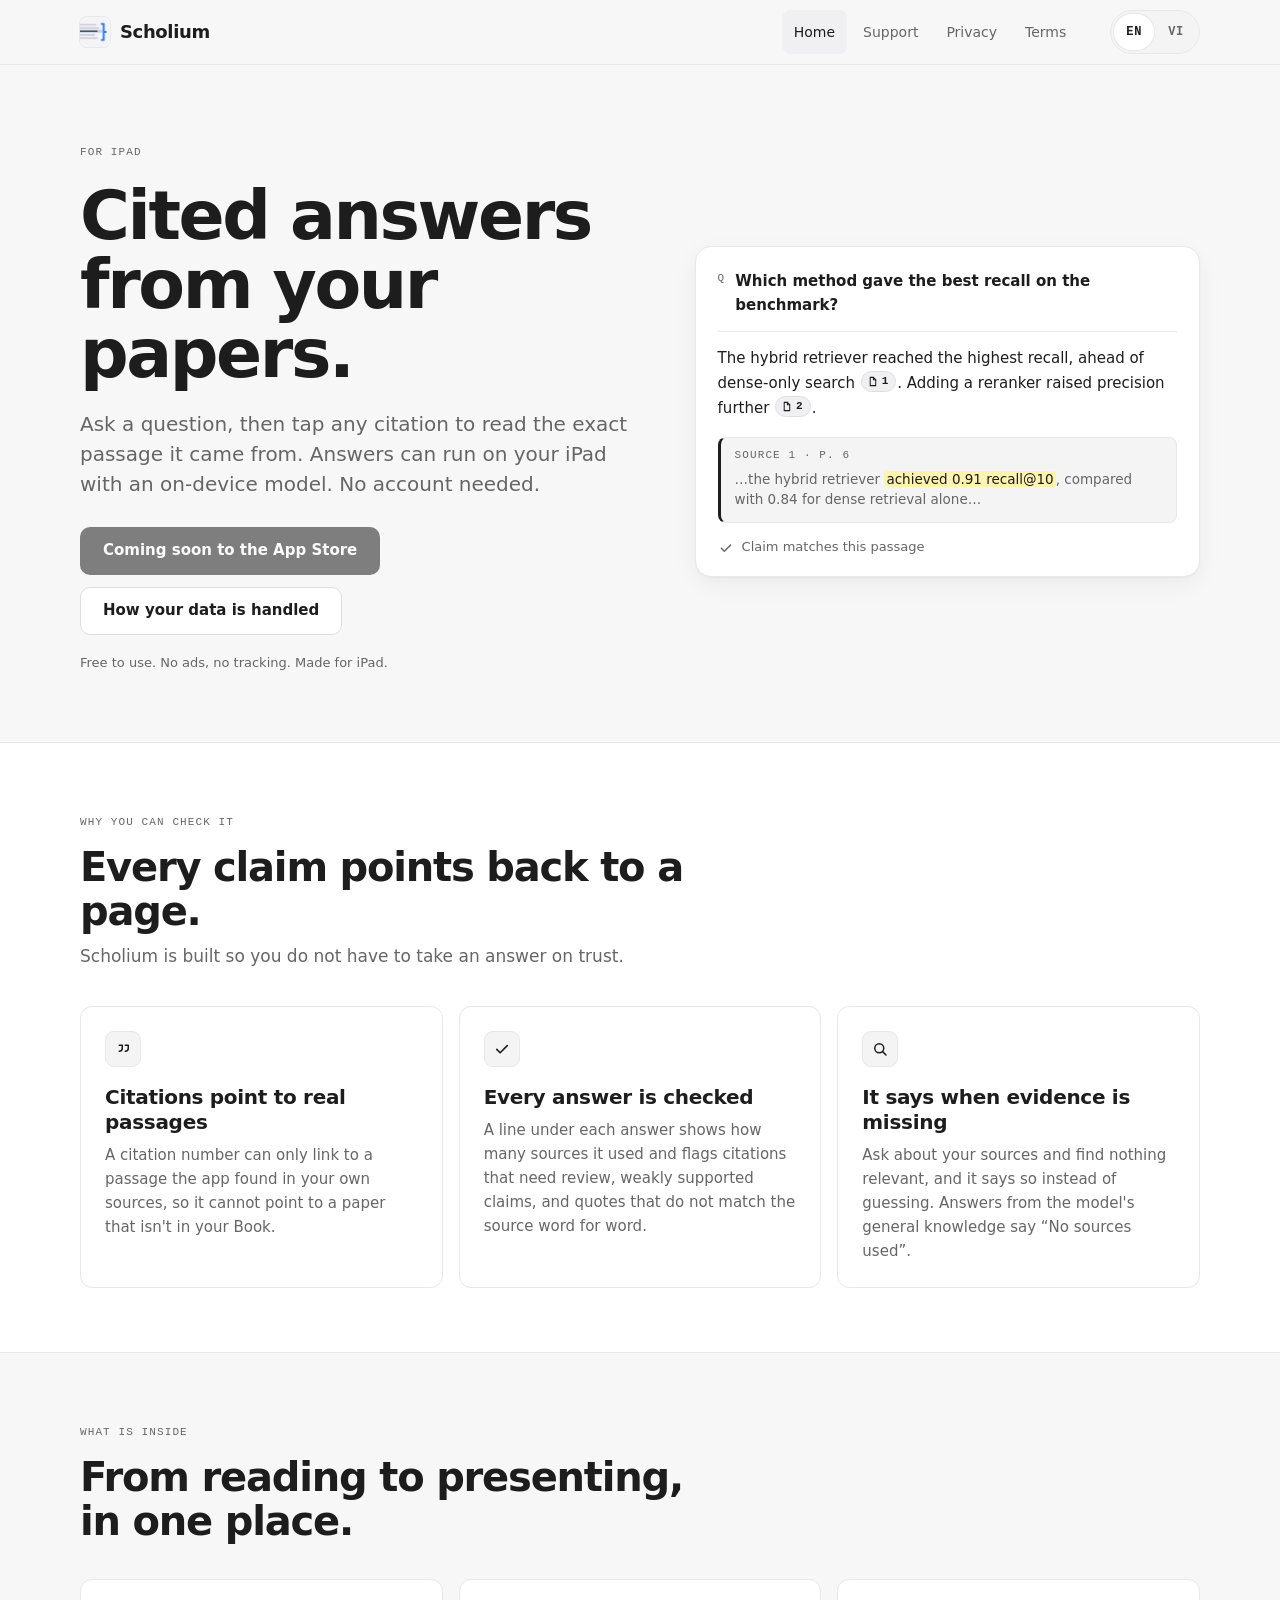
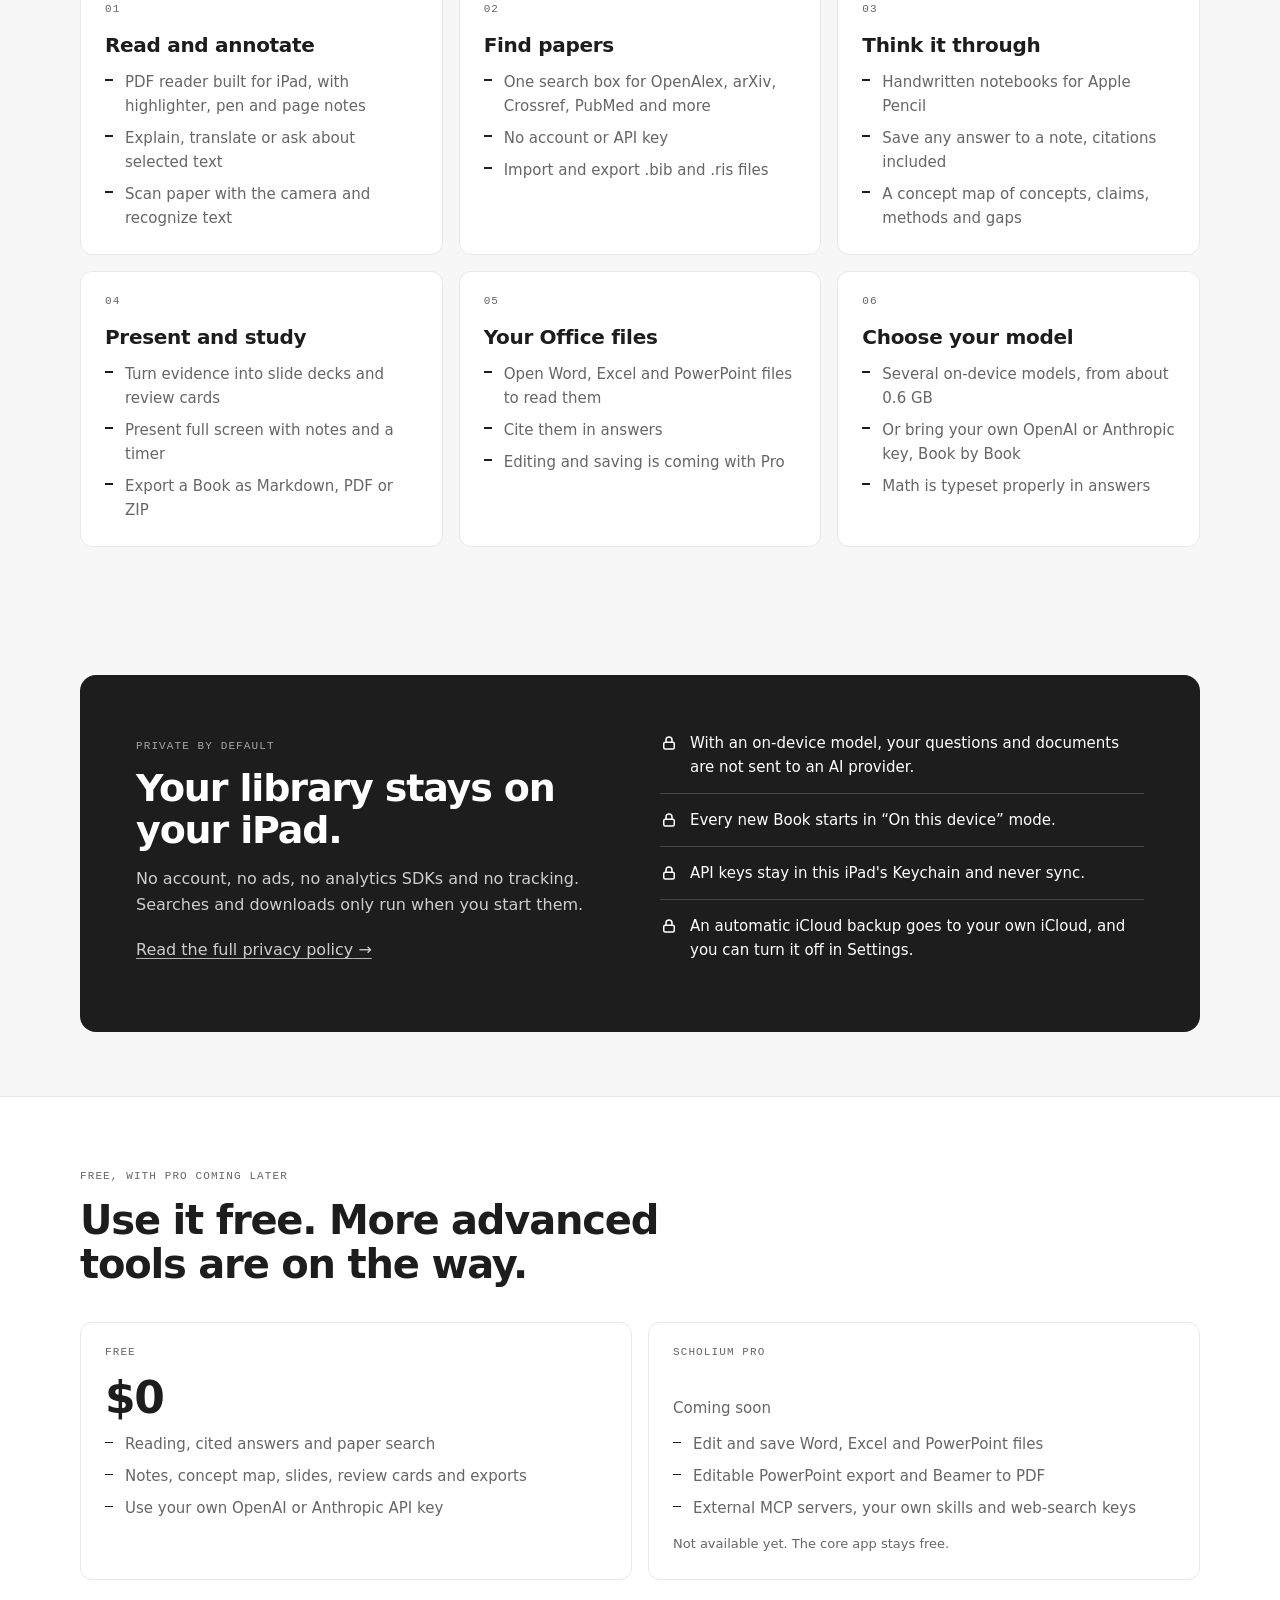
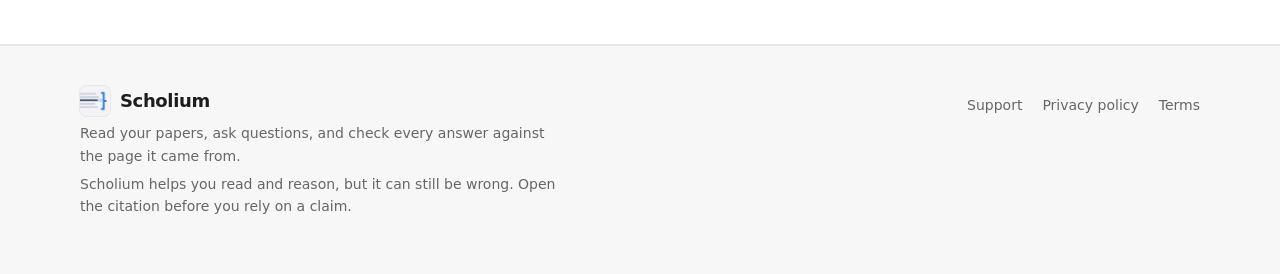
==== index.html @ 984ab073 "Scholium site: support, privacy, terms Co-Authored-By: Claude Sonnet 5.5 <noreply@anthropic.com>" ====
<!doctype html>
<html lang="en" data-lang="en">
<head>
<meta charset="utf-8">
<meta name="viewport" content="width=device-width, initial-scale=1, viewport-fit=cover">
<title>Scholium: cited answers from your papers</title>
<meta name="description" content="Scholium is an iPad app for reading papers and asking questions. Every answer links back to the passage it came from. Free, private by default, no account.">
<meta name="theme-color" content="#f7f7f8" media="(prefers-color-scheme: light)">
<meta name="theme-color" content="#111213" media="(prefers-color-scheme: dark)">
<meta property="og:title" content="Scholium: cited answers from your papers">
<meta property="og:description" content="Scholium is an iPad app for reading papers and asking questions. Every answer links back to the passage it came from. Free, private by default, no account.">
<meta property="og:type" content="website">
<link rel="icon" type="image/png" href="assets/favicon.png">
<link rel="apple-touch-icon" href="assets/apple-touch-icon.png">
<link rel="stylesheet" href="assets/style.css">
<script src="assets/site.js" defer></script>
</head>
<body>
<a class="skip" href="#main"><span lang="en">Skip to content</span><span lang="vi">Bỏ qua tới nội dung</span></a>
<header class="site-header">
  <div class="wrap bar">
    <a class="brand" href=""><img src="assets/icon-512.png" alt="" width="30" height="30">Scholium</a>
    <nav class="nav" aria-label="Main"><a href="" aria-current="page"><span lang="en">Home</span><span lang="vi">Trang chủ</span></a><a href="support/"><span lang="en">Support</span><span lang="vi">Hỗ trợ</span></a><a href="privacy/"><span lang="en">Privacy</span><span lang="vi">Quyền riêng tư</span></a><a href="terms/"><span lang="en">Terms</span><span lang="vi">Điều khoản</span></a></nav>
    <div class="lang" role="group" aria-label="Language">
      <button type="button" data-set="en" aria-pressed="true">EN</button>
      <button type="button" data-set="vi" aria-pressed="false">VI</button>
    </div>
  </div>
</header>
<main id="main">

<section class="hero">
  <div class="wrap hero-grid">
    <div>
      <span class="label"><span lang="en">For iPad</span><span lang="vi">Cho iPad</span></span>
      <h1><span lang="en">Cited answers from your papers.</span><span lang="vi">Câu trả lời có trích dẫn, từ chính bài báo của bạn.</span></h1>
      <p class="lead"><span lang="en">Ask a question, then tap any citation to read the exact passage it came from. Answers can run on your iPad with an on-device model. No account needed.</span><span lang="vi">Đặt câu hỏi, rồi chạm vào trích dẫn để đọc đúng đoạn văn gốc. AI có thể chạy ngay trên iPad bằng model trên máy. Không cần tài khoản.</span></p>
      <div class="cta">
        <a class="btn btn-primary" aria-disabled="true" role="link" href="#"><span lang="en">Coming soon to the App Store</span><span lang="vi">Sắp có trên App Store</span></a>
        <a class="btn btn-secondary" href="privacy/"><span lang="en">How your data is handled</span><span lang="vi">Dữ liệu của bạn được xử lý thế nào</span></a>
      </div>
      <p class="fine"><span lang="en">Free to use. No ads, no tracking. Made for iPad.</span><span lang="vi">Dùng miễn phí. Không quảng cáo, không theo dõi. Dành cho iPad.</span></p>
    </div>
    <figure class="answer" style="margin:0" aria-label="Example of a cited answer">
      <div class="q"><span class="label">Q</span><span><span lang="en">Which method gave the best recall on the benchmark?</span><span lang="vi">Phương pháp nào cho độ phủ tốt nhất trên bộ chuẩn?</span></span></div>
      <p class="a"><span lang="en">The hybrid retriever reached the highest recall, ahead of dense-only search <span class="cite"><svg viewBox="0 0 24 24" fill="none" stroke="currentColor" stroke-width="2.2" stroke-linecap="round" stroke-linejoin="round" aria-hidden="true"><path d="M7 3h7l5 5v13H7z"/><path d="M14 3v5h5"/></svg>1</span>. Adding a reranker raised precision further <span class="cite"><svg viewBox="0 0 24 24" fill="none" stroke="currentColor" stroke-width="2.2" stroke-linecap="round" stroke-linejoin="round" aria-hidden="true"><path d="M7 3h7l5 5v13H7z"/><path d="M14 3v5h5"/></svg>2</span>.</span><span lang="vi">Bộ truy xuất kết hợp đạt độ phủ cao nhất, vượt tìm kiếm vector thuần <span class="cite"><svg viewBox="0 0 24 24" fill="none" stroke="currentColor" stroke-width="2.2" stroke-linecap="round" stroke-linejoin="round" aria-hidden="true"><path d="M7 3h7l5 5v13H7z"/><path d="M14 3v5h5"/></svg>1</span>. Thêm bước xếp hạng lại giúp tăng độ chính xác <span class="cite"><svg viewBox="0 0 24 24" fill="none" stroke="currentColor" stroke-width="2.2" stroke-linecap="round" stroke-linejoin="round" aria-hidden="true"><path d="M7 3h7l5 5v13H7z"/><path d="M14 3v5h5"/></svg>2</span>.</span></p>
      <div class="source"><span class="label"><span lang="en">Source 1 · p. 6</span><span lang="vi">Nguồn 1 · tr. 6</span></span>
        <span lang="en">…the hybrid retriever <mark>achieved 0.91 recall@10</mark>, compared with 0.84 for dense retrieval alone…</span>
        <span lang="vi">…bộ truy xuất kết hợp <mark>đạt recall@10 là 0,91</mark>, so với 0,84 khi chỉ dùng truy xuất vector…</span>
      </div>
      <div class="verdict"><svg viewBox="0 0 24 24" fill="none" stroke="currentColor" stroke-width="2.2" stroke-linecap="round" stroke-linejoin="round" aria-hidden="true"><path d="M5 12.5l4.5 4.5L19 7.5"/></svg><span lang="en">Claim matches this passage</span><span lang="vi">Nhận định khớp với đoạn văn này</span></div>
    </figure>
  </div>
</section>

<section class="band">
  <div class="wrap">
    <div class="sec-head">
      <span class="label"><span lang="en">Why you can check it</span><span lang="vi">Vì sao bạn kiểm tra được</span></span>
      <h2><span lang="en">Every claim points back to a page.</span><span lang="vi">Mỗi nhận định đều trỏ về một trang.</span></h2>
      <p><span lang="en">Scholium is built so you do not have to take an answer on trust.</span><span lang="vi">Scholium được làm để bạn không phải tin câu trả lời một cách mù quáng.</span></p>
    </div>
    <div class="grid grid-3">
      <article class="card"><div class="icon"><svg viewBox="0 0 24 24" fill="none" stroke="currentColor" stroke-width="2" stroke-linecap="round" stroke-linejoin="round" aria-hidden="true"><path d="M7 7h4v4a4 4 0 0 1-4 4"/><path d="M15 7h4v4a4 4 0 0 1-4 4"/></svg></div>
        <h3><span lang="en">Citations point to real passages</span><span lang="vi">Trích dẫn trỏ tới đoạn văn có thật</span></h3>
        <p><span lang="en">A citation number can only link to a passage the app found in your own sources, so it cannot point to a paper that isn't in your Book.</span><span lang="vi">Mỗi số trích dẫn chỉ liên kết được tới đoạn app tìm thấy trong nguồn của bạn, nên không thể trỏ tới bài báo không có trong Sổ.</span></p></article>
      <article class="card"><div class="icon"><svg viewBox="0 0 24 24" fill="none" stroke="currentColor" stroke-width="2.2" stroke-linecap="round" stroke-linejoin="round" aria-hidden="true"><path d="M5 12.5l4.5 4.5L19 7.5"/></svg></div>
        <h3><span lang="en">Every answer is checked</span><span lang="vi">Mỗi câu trả lời đều được kiểm tra</span></h3>
        <p><span lang="en">A line under each answer shows how many sources it used and flags citations that need review, weakly supported claims, and quotes that do not match the source word for word.</span><span lang="vi">Một dòng dưới mỗi câu trả lời cho biết đã dùng bao nhiêu nguồn, và cảnh báo trích dẫn cần xem lại, nhận định chưa đủ căn cứ, câu trích không khớp từng chữ.</span></p></article>
      <article class="card"><div class="icon"><svg viewBox="0 0 24 24" fill="none" stroke="currentColor" stroke-width="2" stroke-linecap="round" aria-hidden="true"><circle cx="11" cy="11" r="6"/><path d="M20 20l-4.5-4.5"/></svg></div>
        <h3><span lang="en">It says when evidence is missing</span><span lang="vi">App nói thẳng khi thiếu bằng chứng</span></h3>
        <p><span lang="en">Ask about your sources and find nothing relevant, and it says so instead of guessing. Answers from the model's general knowledge say &ldquo;No sources used&rdquo;.</span><span lang="vi">Hỏi về nguồn mà không có đoạn nào liên quan, app sẽ nói rõ thay vì đoán. Câu trả lời từ kiến thức chung của model ghi &ldquo;Không dùng nguồn&rdquo;.</span></p></article>
    </div>
  </div>
</section>

<section>
  <div class="wrap">
    <div class="sec-head">
      <span class="label"><span lang="en">What is inside</span><span lang="vi">Bên trong có gì</span></span>
      <h2><span lang="en">From reading to presenting, in one place.</span><span lang="vi">Từ đọc tới trình bày, trong một nơi.</span></h2>
    </div>
    <div class="grid grid-3">
      <article class="card"><span class="label">01</span><h3><span lang="en">Read and annotate</span><span lang="vi">Đọc và chú thích</span></h3>
        <ul><li><span lang="en">PDF reader built for iPad, with highlighter, pen and page notes</span><span lang="vi">Trình đọc PDF cho iPad: bút tô sáng, bút viết, ghi chú theo trang</span></li>
        <li><span lang="en">Explain, translate or ask about selected text</span><span lang="vi">Giải thích, dịch hoặc hỏi về đoạn đã chọn</span></li>
        <li><span lang="en">Scan paper with the camera and recognize text</span><span lang="vi">Quét giấy bằng camera và nhận dạng chữ</span></li></ul></article>
      <article class="card"><span class="label">02</span><h3><span lang="en">Find papers</span><span lang="vi">Tìm bài báo</span></h3>
        <ul><li><span lang="en">One search box for OpenAlex, arXiv, Crossref, PubMed and more</span><span lang="vi">Một ô tìm kiếm cho OpenAlex, arXiv, Crossref, PubMed và hơn nữa</span></li>
        <li><span lang="en">No account or API key</span><span lang="vi">Không cần tài khoản hay API key</span></li>
        <li><span lang="en">Import and export .bib and .ris files</span><span lang="vi">Nhập và xuất file .bib và .ris</span></li></ul></article>
      <article class="card"><span class="label">03</span><h3><span lang="en">Think it through</span><span lang="vi">Suy ngẫm và ghi chép</span></h3>
        <ul><li><span lang="en">Handwritten notebooks for Apple Pencil</span><span lang="vi">Sổ viết tay cho Apple Pencil</span></li>
        <li><span lang="en">Save any answer to a note, citations included</span><span lang="vi">Lưu câu trả lời thành ghi chú, giữ nguyên trích dẫn</span></li>
        <li><span lang="en">A concept map of concepts, claims, methods and gaps</span><span lang="vi">Bản đồ khái niệm, nhận định, phương pháp và khoảng trống</span></li></ul></article>
      <article class="card"><span class="label">04</span><h3><span lang="en">Present and study</span><span lang="vi">Trình bày và ôn tập</span></h3>
        <ul><li><span lang="en">Turn evidence into slide decks and review cards</span><span lang="vi">Biến bằng chứng thành slide và thẻ ôn tập</span></li>
        <li><span lang="en">Present full screen with notes and a timer</span><span lang="vi">Trình chiếu toàn màn hình kèm ghi chú và đồng hồ</span></li>
        <li><span lang="en">Export a Book as Markdown, PDF or ZIP</span><span lang="vi">Xuất cả Sổ ra Markdown, PDF hoặc ZIP</span></li></ul></article>
      <article class="card"><span class="label">05</span><h3><span lang="en">Your Office files</span><span lang="vi">File Office của bạn</span></h3>
        <ul><li><span lang="en">Open Word, Excel and PowerPoint files to read them</span><span lang="vi">Mở file Word, Excel, PowerPoint để đọc</span></li>
        <li><span lang="en">Cite them in answers</span><span lang="vi">Trích dẫn chúng trong câu trả lời</span></li>
        <li><span lang="en">Editing and saving is coming with Pro</span><span lang="vi">Sửa và lưu file sẽ có trong bản Pro</span></li></ul></article>
      <article class="card"><span class="label">06</span><h3><span lang="en">Choose your model</span><span lang="vi">Chọn model của bạn</span></h3>
        <ul><li><span lang="en">Several on-device models, from about 0.6&nbsp;GB</span><span lang="vi">Nhiều model trên máy, từ khoảng 0,6&nbsp;GB</span></li>
        <li><span lang="en">Or bring your own OpenAI or Anthropic key, Book by Book</span><span lang="vi">Hoặc dùng API key OpenAI, Anthropic của riêng bạn, từng Sổ</span></li>
        <li><span lang="en">Math is typeset properly in answers</span><span lang="vi">Công thức toán hiển thị chuẩn trong câu trả lời</span></li></ul></article>
    </div>
  </div>
</section>

<section>
  <div class="wrap">
    <div class="panel-dark">
      <div>
        <span class="label"><span lang="en">Private by default</span><span lang="vi">Riêng tư theo mặc định</span></span>
        <h2><span lang="en">Your library stays on your iPad.</span><span lang="vi">Thư viện của bạn ở lại trên iPad.</span></h2>
        <p><span lang="en">No account, no ads, no analytics SDKs and no tracking. Searches and downloads only run when you start them.</span><span lang="vi">Không tài khoản, không quảng cáo, không SDK phân tích, không theo dõi. Tìm kiếm và tải về chỉ chạy khi bạn khởi động.</span></p>
        <p style="margin-top:20px"><a href="privacy/"><span lang="en">Read the full privacy policy</span><span lang="vi">Đọc toàn bộ chính sách quyền riêng tư</span> →</a></p>
      </div>
      <ul class="facts">
        <li><svg viewBox="0 0 24 24" fill="none" stroke="currentColor" stroke-width="2" stroke-linecap="round" stroke-linejoin="round" aria-hidden="true"><rect x="5" y="11" width="14" height="9" rx="2"/><path d="M8 11V8a4 4 0 0 1 8 0v3"/></svg><span><span lang="en">With an on-device model, your questions and documents are not sent to an AI provider.</span><span lang="vi">Với model trên máy, câu hỏi và tài liệu của bạn không được gửi tới nhà cung cấp AI.</span></span></li>
        <li><svg viewBox="0 0 24 24" fill="none" stroke="currentColor" stroke-width="2" stroke-linecap="round" stroke-linejoin="round" aria-hidden="true"><rect x="5" y="11" width="14" height="9" rx="2"/><path d="M8 11V8a4 4 0 0 1 8 0v3"/></svg><span><span lang="en">Every new Book starts in &ldquo;On this device&rdquo; mode.</span><span lang="vi">Mọi Sổ mới đều bắt đầu ở chế độ &ldquo;Trên thiết bị này&rdquo;.</span></span></li>
        <li><svg viewBox="0 0 24 24" fill="none" stroke="currentColor" stroke-width="2" stroke-linecap="round" stroke-linejoin="round" aria-hidden="true"><rect x="5" y="11" width="14" height="9" rx="2"/><path d="M8 11V8a4 4 0 0 1 8 0v3"/></svg><span><span lang="en">API keys stay in this iPad's Keychain and never sync.</span><span lang="vi">API key nằm trong Keychain của iPad này và không bao giờ đồng bộ.</span></span></li>
        <li><svg viewBox="0 0 24 24" fill="none" stroke="currentColor" stroke-width="2" stroke-linecap="round" stroke-linejoin="round" aria-hidden="true"><rect x="5" y="11" width="14" height="9" rx="2"/><path d="M8 11V8a4 4 0 0 1 8 0v3"/></svg><span><span lang="en">An automatic iCloud backup goes to your own iCloud, and you can turn it off in Settings.</span><span lang="vi">Bản sao lưu iCloud tự động đi vào iCloud của chính bạn, và bạn có thể tắt trong Cài đặt.</span></span></li>
      </ul>
    </div>
  </div>
</section>

<section class="band">
  <div class="wrap">
    <div class="sec-head">
      <span class="label"><span lang="en">Free, with Pro coming later</span><span lang="vi">Miễn phí, bản Pro sẽ có sau</span></span>
      <h2><span lang="en">Use it free. More advanced tools are on the way.</span><span lang="vi">Dùng miễn phí. Các công cụ nâng cao đang được chuẩn bị.</span></h2>
    </div>
    <div class="grid grid-2">
      <article class="card"><span class="label"><span lang="en">Free</span><span lang="vi">Miễn phí</span></span>
        <div class="price">$0</div>
        <ul><li><span lang="en">Reading, cited answers and paper search</span><span lang="vi">Đọc, hỏi đáp có trích dẫn và tìm bài báo</span></li>
        <li><span lang="en">Notes, concept map, slides, review cards and exports</span><span lang="vi">Ghi chú, bản đồ khái niệm, slide, thẻ ôn tập và xuất file</span></li>
        <li><span lang="en">Use your own OpenAI or Anthropic API key</span><span lang="vi">Dùng API key OpenAI hoặc Anthropic của riêng bạn</span></li></ul></article>
      <article class="card"><span class="label">Scholium Pro</span>
        <div class="price"><small><span lang="en">Coming soon</span><span lang="vi">Sắp có</span></small></div>
        <ul><li><span lang="en">Edit and save Word, Excel and PowerPoint files</span><span lang="vi">Sửa và lưu file Word, Excel, PowerPoint</span></li>
        <li><span lang="en">Editable PowerPoint export and Beamer to PDF</span><span lang="vi">Xuất PowerPoint chỉnh sửa được và Beamer ra PDF</span></li>
        <li><span lang="en">External MCP servers, your own skills and web-search keys</span><span lang="vi">Máy chủ MCP bên ngoài, skill và khoá tìm kiếm web do bạn tự thêm</span></li></ul>
        <p style="margin-top:14px;font-size:13px"><span lang="en">Not available yet. The core app stays free.</span><span lang="vi">Chưa có. Phần cốt lõi của app vẫn miễn phí.</span></p></article>
    </div>
  </div>
</section>

</main>
<footer class="site-footer">
  <div class="wrap foot">
    <div>
      <a class="brand" href="" style="padding:0"><img src="assets/icon-512.png" alt="" width="30" height="30">Scholium</a>
      <p><span lang="en">Read your papers, ask questions, and check every answer against the page it came from.</span><span lang="vi">Đọc bài báo, đặt câu hỏi, và kiểm tra từng câu trả lời với đúng trang nó đến từ.</span></p>
      <p><span lang="en">Scholium helps you read and reason, but it can still be wrong. Open the citation before you rely on a claim.</span><span lang="vi">Scholium giúp bạn đọc và lập luận, nhưng vẫn có thể sai. Hãy mở trích dẫn trước khi dựa vào một nhận định.</span></p>
    </div>
    <nav aria-label="Footer">
      <a href="support/"><span lang="en">Support</span><span lang="vi">Hỗ trợ</span></a>
      <a href="privacy/"><span lang="en">Privacy policy</span><span lang="vi">Chính sách quyền riêng tư</span></a>
      <a href="terms/"><span lang="en">Terms</span><span lang="vi">Điều khoản</span></a>
    </nav>
  </div>
</footer>
</body>
</html>
---- assets/style.css ----
/* Scholium site. Tokens mirror docs/design/system.md (neutral ground, one dark button, mono labels). */
:root {
  --bg: #f7f7f8;
  --card: #ffffff;
  --sunken: #f4f4f5;
  --selected: #f0f0f2;
  --line: #e8e8ea;
  --line-strong: #dedee2;
  --ink: #1d1d1d;
  --muted: #666666;
  --primary: #1d1d1d;
  --on-primary: #ffffff;
  --focus: #2f7cf6;
  --mark: #fff3b0;
  --shadow: 0 1px 2px rgba(0, 0, 0, 0.04), 0 8px 24px rgba(0, 0, 0, 0.05);
  --shadow-lift: 0 2px 4px rgba(0, 0, 0, 0.05), 0 14px 32px rgba(0, 0, 0, 0.09);
  --r-control: 8px;
  --r-button: 10px;
  --r-card: 12px;
  --r-panel: 16px;
  --max: 1120px;
  --font: -apple-system, BlinkMacSystemFont, "SF Pro Text", "SF Pro Display", "Inter", system-ui, "Segoe UI", Roboto, sans-serif;
  --mono: ui-monospace, "SF Mono", SFMono-Regular, Menlo, Consolas, monospace;
  color-scheme: light dark;
}

@media (prefers-color-scheme: dark) {
  :root:not([data-theme="light"]) {
    --bg: #111213;
    --card: #191a1c;
    --sunken: #202123;
    --selected: #242527;
    --line: #2a2b2e;
    --line-strong: #36373b;
    --ink: #f2f4f7;
    --muted: #a9b0ba;
    --primary: #f2f4f7;
    --on-primary: #111315;
    --focus: #6ea2ff;
    --mark: #5a4b12;
    --shadow: 0 1px 2px rgba(0, 0, 0, 0.3), 0 8px 24px rgba(0, 0, 0, 0.25);
    --shadow-lift: 0 2px 4px rgba(0, 0, 0, 0.35), 0 14px 32px rgba(0, 0, 0, 0.4);
  }
}

* { box-sizing: border-box; }
html { scroll-behavior: smooth; -webkit-text-size-adjust: 100%; }
body {
  margin: 0;
  background: var(--bg);
  color: var(--ink);
  font: 400 16px/1.6 var(--font);
  -webkit-font-smoothing: antialiased;
  text-rendering: optimizeLegibility;
}

/* Language switch: every translated node carries lang="en" or lang="vi". */
html[data-lang="en"] [lang="vi"],
html[data-lang="vi"] [lang="en"] { display: none !important; }

a { color: inherit; text-decoration-color: var(--line-strong); text-underline-offset: 3px; }
a:hover { text-decoration-color: currentColor; }
:focus-visible { outline: 2px solid var(--focus); outline-offset: 2px; border-radius: 4px; }
img { max-width: 100%; display: block; }
code { font: 500 0.9em var(--mono); background: var(--sunken); border: 1px solid var(--line); border-radius: 6px; padding: 1px 6px; }

.wrap { width: min(var(--max), 100% - 40px); margin-inline: auto; }
.skip { position: absolute; left: -999px; top: 8px; background: var(--primary); color: var(--on-primary); padding: 8px 14px; border-radius: var(--r-control); z-index: 20; }
.skip:focus { left: 12px; }

.label {
  font: 500 11px/1 var(--mono);
  letter-spacing: 0.1em;
  text-transform: uppercase;
  color: var(--muted);
}

/* ---------- header ---------- */
.site-header {
  position: sticky; top: 0; z-index: 10;
  background: color-mix(in srgb, var(--bg) 82%, transparent);
  backdrop-filter: saturate(1.4) blur(14px);
  -webkit-backdrop-filter: saturate(1.4) blur(14px);
  border-bottom: 1px solid var(--line);
}
.bar { display: flex; align-items: center; gap: 24px; min-height: 64px; }
.brand { display: flex; align-items: center; gap: 10px; font-weight: 700; letter-spacing: -0.02em; text-decoration: none; font-size: 18px; }
.brand img { width: 30px; height: 30px; border-radius: 7px; box-shadow: 0 0 0 1px var(--line); }
.nav { display: flex; gap: 4px; margin-left: auto; align-items: center; }
.nav a {
  text-decoration: none; font-size: 14px; font-weight: 500; color: var(--muted);
  padding: 8px 12px; border-radius: var(--r-control); min-height: 44px; display: inline-flex; align-items: center;
}
.nav a:hover { background: var(--selected); color: var(--ink); }
.nav a[aria-current="page"] { color: var(--ink); background: var(--selected); }

.lang {
  display: inline-flex; padding: 3px; gap: 2px; margin-left: 8px;
  background: var(--sunken); border: 1px solid var(--line); border-radius: 999px;
}
.lang button {
  font: 600 12px/1 var(--mono); letter-spacing: 0.06em; color: var(--muted);
  background: transparent; border: 0; border-radius: 999px; padding: 8px 12px; min-height: 36px; cursor: pointer;
}
.lang button[aria-pressed="true"] { background: var(--card); color: var(--ink); box-shadow: 0 0 0 1px var(--line); }

/* ---------- buttons: one solid, the rest quiet ---------- */
.btn {
  display: inline-flex; align-items: center; justify-content: center; gap: 8px;
  min-height: 48px; padding: 0 22px; border-radius: var(--r-button);
  font: 600 15px/1 var(--font); text-decoration: none; cursor: pointer;
  border: 1px solid transparent; transition: transform 0.15s ease, box-shadow 0.15s ease, background 0.15s ease;
}
.btn:active { transform: scale(0.97); }
.btn-primary { background: var(--primary); color: var(--on-primary); }
.btn-primary:hover { box-shadow: var(--shadow-lift); }
.btn-primary[aria-disabled="true"] { opacity: 0.55; cursor: default; pointer-events: none; }
.btn-secondary { background: var(--card); color: var(--ink); border-color: var(--line-strong); }
.btn-secondary:hover { background: var(--selected); }

/* ---------- hero ---------- */
.hero { padding: 72px 0 56px; }
.hero-grid { display: grid; grid-template-columns: 1.05fr 0.95fr; gap: 56px; align-items: center; }
.hero h1 {
  margin: 18px 0 20px;
  font-size: clamp(40px, 6.4vw, 68px); line-height: 1.02; font-weight: 700; letter-spacing: -0.035em;
}
.hero p.lead { font-size: clamp(17px, 2vw, 20px); color: var(--muted); max-width: 34em; margin: 0 0 28px; line-height: 1.5; }
.hero .cta { display: flex; flex-wrap: wrap; gap: 12px; align-items: center; }
.hero .fine { margin-top: 18px; font-size: 13px; color: var(--muted); }

/* the answer card mock-up (pure HTML, no screenshot needed) */
.answer {
  background: var(--card); border: 1px solid var(--line); border-radius: var(--r-panel);
  box-shadow: var(--shadow); padding: 22px 22px 18px;
}
.answer .q { display: flex; gap: 10px; align-items: flex-start; font-weight: 600; font-size: 15px; }
.answer .q .label { margin-top: 4px; flex: none; }
.answer .a { margin: 14px 0 0; padding-top: 14px; border-top: 1px solid var(--line); font-size: 15px; line-height: 1.65; }
.cite {
  display: inline-flex; align-items: center; gap: 4px; vertical-align: 1px;
  font: 600 11px/1 var(--mono); padding: 4px 7px 4px 5px; margin: 0 1px;
  background: var(--selected); border: 1px solid var(--line-strong); border-radius: 999px; color: var(--ink);
}
.cite svg { width: 11px; height: 11px; }
.source {
  margin-top: 16px; background: var(--sunken); border: 1px solid var(--line); border-left: 3px solid var(--ink);
  border-radius: var(--r-control); padding: 12px 14px; font-size: 13.5px; line-height: 1.55; color: var(--muted);
}
.source b { color: var(--ink); font-weight: 600; }
.source mark { background: var(--mark); color: var(--ink); border-radius: 3px; padding: 0 2px; }
.source .label { display: block; margin-bottom: 8px; }
.verdict { display: flex; align-items: center; gap: 8px; margin-top: 14px; font-size: 13px; color: var(--muted); }
.verdict svg { width: 16px; height: 16px; flex: none; }

/* ---------- sections ---------- */
section { padding: 64px 0; }
.sec-head { max-width: 40em; margin-bottom: 36px; }
.sec-head h2 { margin: 12px 0 10px; font-size: clamp(28px, 4vw, 40px); line-height: 1.1; letter-spacing: -0.03em; font-weight: 700; }
.sec-head p { margin: 0; color: var(--muted); font-size: 17px; }

.grid { display: grid; gap: 16px; }
.grid-3 { grid-template-columns: repeat(3, 1fr); }
.grid-2 { grid-template-columns: repeat(2, 1fr); }
.card {
  background: var(--card); border: 1px solid var(--line); border-radius: var(--r-card); padding: 24px;
  transition: transform 0.2s ease, box-shadow 0.2s ease;
}
.card:hover { transform: translateY(-2px); box-shadow: var(--shadow); }
.card .label { display: block; margin-bottom: 18px; }
.card h3 { margin: 0 0 8px; font-size: 20px; line-height: 1.25; letter-spacing: -0.015em; font-weight: 600; }
.card p { margin: 0; color: var(--muted); font-size: 15px; }
.card ul { margin: 12px 0 0; padding: 0; list-style: none; display: grid; gap: 8px; }
.card li { color: var(--muted); font-size: 15px; padding-left: 20px; position: relative; }
.card li::before { content: ""; position: absolute; left: 0; top: 0.62em; width: 8px; height: 1.5px; background: var(--ink); }
.icon { width: 36px; height: 36px; border-radius: 9px; background: var(--sunken); border: 1px solid var(--line); display: grid; place-items: center; margin-bottom: 18px; }
.icon svg { width: 18px; height: 18px; }

.band { background: var(--card); border-block: 1px solid var(--line); }
.panel-dark {
  background: var(--primary); color: var(--on-primary); border-radius: var(--r-panel); padding: clamp(28px, 5vw, 56px);
  display: grid; grid-template-columns: 1fr 1fr; gap: 40px;
}
.panel-dark h2 { margin: 12px 0 14px; font-size: clamp(28px, 4vw, 38px); line-height: 1.1; letter-spacing: -0.03em; }
.panel-dark p { margin: 0; opacity: 0.78; }
.panel-dark .label { color: inherit; opacity: 0.6; }
.facts { margin: 0; padding: 0; list-style: none; display: grid; gap: 0; }
.facts li { padding: 14px 0; border-top: 1px solid color-mix(in srgb, var(--on-primary) 18%, transparent); font-size: 15px; display: flex; gap: 12px; }
.facts li:first-child { border-top: 0; padding-top: 0; }
.facts svg { width: 18px; height: 18px; flex: none; margin-top: 3px; }
.panel-dark a { color: inherit; }

.price { font-size: 44px; font-weight: 700; letter-spacing: -0.03em; line-height: 1; margin: 6px 0 4px; }
.price small { font-size: 15px; font-weight: 500; color: var(--muted); letter-spacing: 0; }

/* ---------- document pages (privacy, support, terms) ---------- */
.doc-hero { padding: 56px 0 24px; }
.doc-hero h1 { margin: 12px 0 10px; font-size: clamp(34px, 5vw, 48px); line-height: 1.05; letter-spacing: -0.03em; font-weight: 700; }
.doc-hero p { margin: 0; color: var(--muted); font-size: 17px; max-width: 40em; }
.doc-layout { display: grid; grid-template-columns: 240px minmax(0, 1fr); gap: 56px; padding-bottom: 80px; align-items: start; }
.toc { position: sticky; top: 88px; font-size: 14px; }
.toc .label { display: block; margin-bottom: 12px; }
.toc ol { list-style: none; margin: 0; padding: 0; display: grid; gap: 2px; }
.toc a { display: block; padding: 7px 10px; border-radius: var(--r-control); text-decoration: none; color: var(--muted); line-height: 1.35; }
.toc a:hover { background: var(--selected); color: var(--ink); }
.prose { max-width: 46em; }
.prose h2 { margin: 48px 0 12px; padding-top: 28px; border-top: 1px solid var(--line); font-size: 26px; line-height: 1.2; letter-spacing: -0.02em; font-weight: 700; scroll-margin-top: 88px; }
.prose h2:first-child { border-top: 0; margin-top: 0; padding-top: 0; }
.prose h3 { margin: 28px 0 8px; font-size: 18px; letter-spacing: -0.01em; font-weight: 600; }
.prose p { margin: 0 0 14px; }
.prose ul { margin: 0 0 18px; padding-left: 1.25em; }
.prose li { margin: 0 0 8px; }
.prose li > ul { margin-top: 8px; margin-bottom: 4px; }
.prose li > p { margin: 8px 0 0; }
.prose strong { font-weight: 600; }
.meta { display: inline-flex; gap: 8px; align-items: center; background: var(--card); border: 1px solid var(--line); border-radius: 999px; padding: 6px 12px; font-size: 13px; color: var(--muted); }
.callout { background: var(--card); border: 1px solid var(--line); border-left: 3px solid var(--ink); border-radius: var(--r-control); padding: 14px 18px; margin: 0 0 24px; font-size: 15px; }
.callout p { margin: 0; }

details {
  background: var(--card); border: 1px solid var(--line); border-radius: var(--r-card); padding: 0 22px; margin-bottom: 10px;
}
details[open] { box-shadow: var(--shadow); }
summary {
  cursor: pointer; list-style: none; padding: 18px 0; min-height: 56px; font-weight: 600; font-size: 16px;
  display: flex; justify-content: space-between; align-items: center; gap: 16px;
}
summary::-webkit-details-marker { display: none; }
summary::after { content: ""; width: 10px; height: 10px; flex: none; border-right: 2px solid var(--muted); border-bottom: 2px solid var(--muted); transform: rotate(45deg) translateY(-2px); transition: transform 0.2s ease; }
details[open] summary::after { transform: rotate(-135deg); }
details .body { padding: 0 0 20px; color: var(--muted); font-size: 15px; }
details .body p { margin: 0 0 10px; }
details .body p:last-child { margin: 0; }

/* ---------- footer ---------- */
.site-footer { border-top: 1px solid var(--line); padding: 40px 0 56px; color: var(--muted); font-size: 14px; }
.foot { display: flex; flex-wrap: wrap; gap: 32px; justify-content: space-between; }
.foot nav { display: flex; flex-wrap: wrap; gap: 4px 20px; }
.foot a { text-decoration: none; padding: 8px 0; display: inline-block; }
.foot a:hover { color: var(--ink); text-decoration: underline; }
.foot a.brand { display: flex; padding: 0; color: var(--ink); text-decoration: none; }
.foot p { margin: 6px 0 0; max-width: 34em; }

/* ---------- responsive ---------- */
@media (max-width: 920px) {
  .hero-grid, .panel-dark, .doc-layout { grid-template-columns: 1fr; }
  .hero-grid { gap: 40px; }
  .grid-3 { grid-template-columns: repeat(2, 1fr); }
  .toc { position: static; }
  .toc ol { grid-template-columns: repeat(2, 1fr); }
  .doc-layout { gap: 28px; }
}
@media (max-width: 640px) {
  .bar { flex-wrap: wrap; padding: 8px 0; gap: 8px 12px; }
  .nav { order: 3; width: 100%; margin-left: -10px; overflow-x: auto; }
  .lang { margin-left: auto; }
  .grid-3, .grid-2, .toc ol { grid-template-columns: 1fr; }
  .hero { padding: 40px 0 32px; }
  section { padding: 44px 0; }
}
@media (prefers-reduced-motion: reduce) {
  * { transition: none !important; scroll-behavior: auto !important; }
}
@media print {
  .site-header, .toc, .lang, .site-footer { display: none; }
  body { background: #fff; color: #000; }
  .doc-layout { display: block; }
}
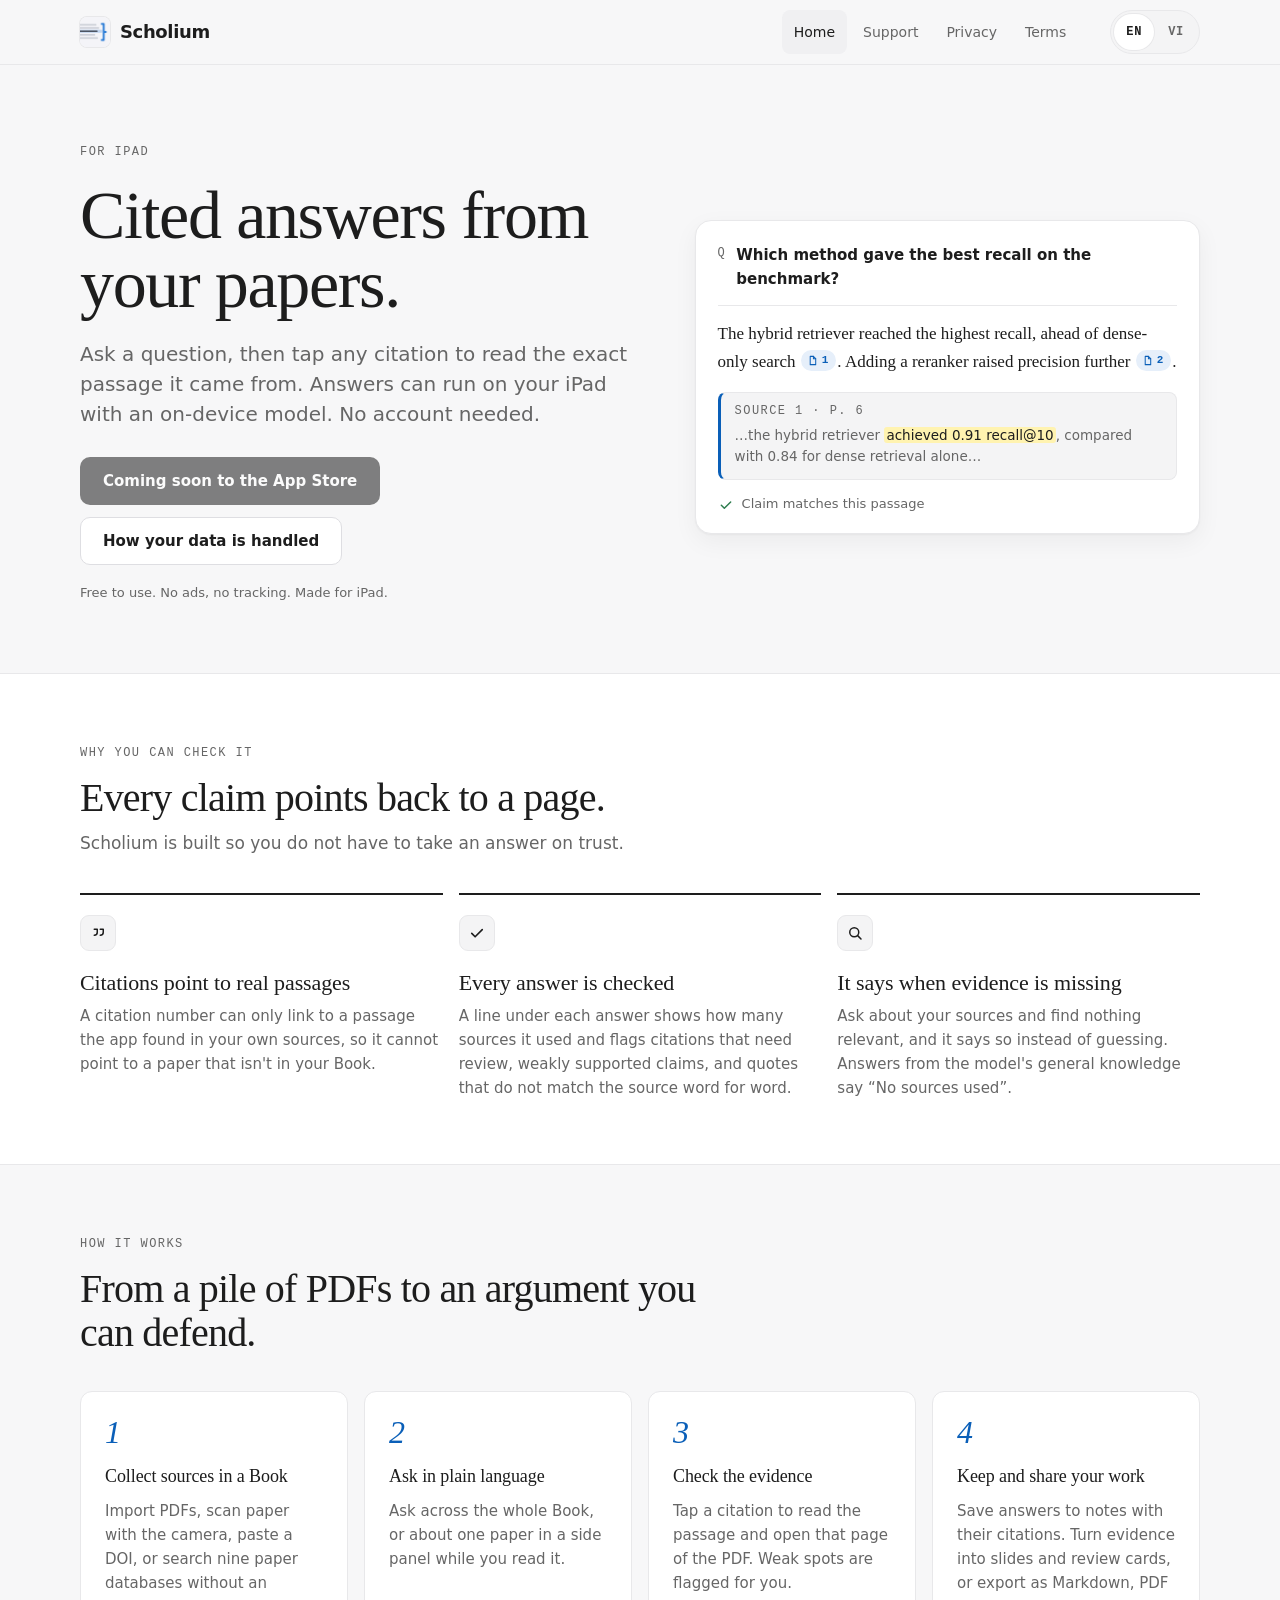
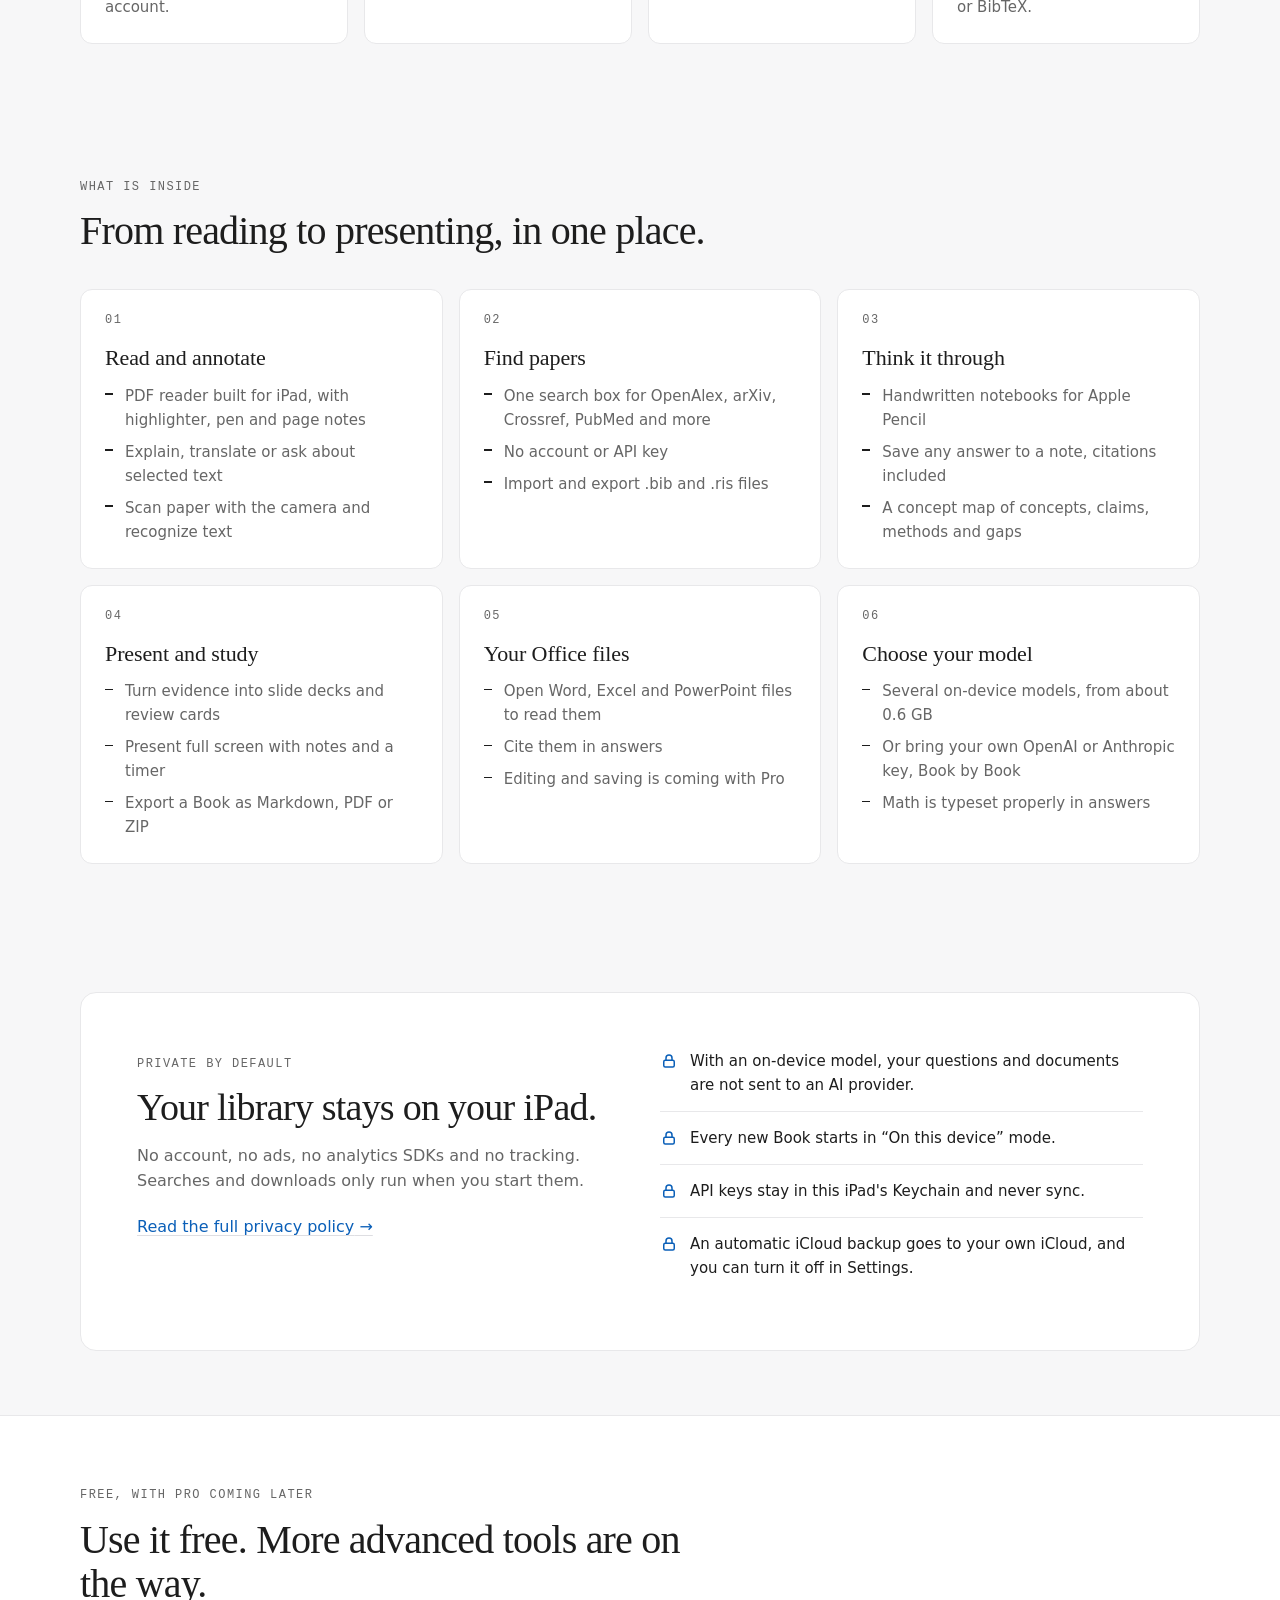
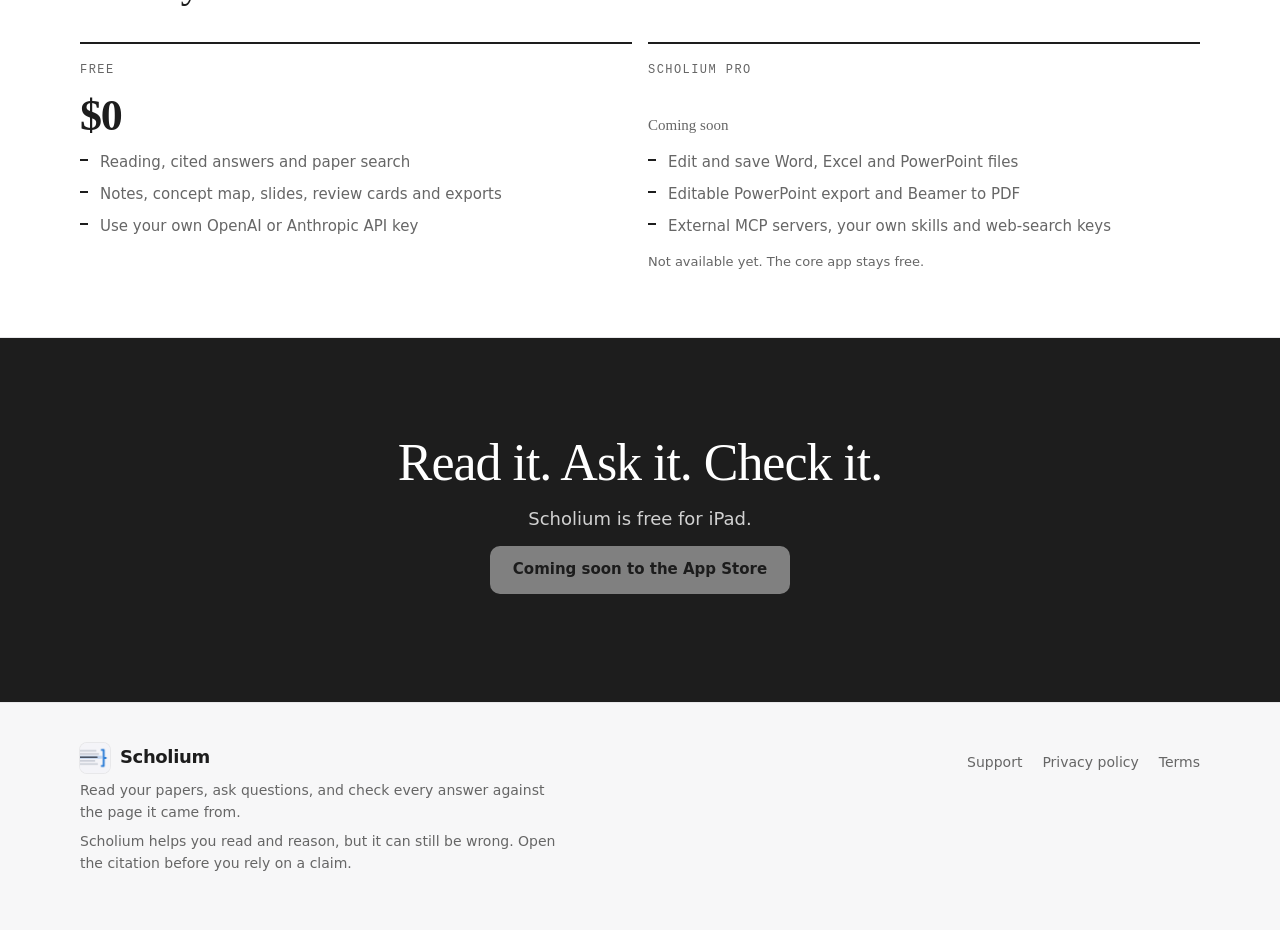
==== commit 281ee988: "Site: academic restyle (serif display, blue accent, how-it-works, light-only) Co-Authored-By: Claude" ====
--- a/index.html
+++ b/index.html
@@ -5,8 +5,7 @@
 <meta name="viewport" content="width=device-width, initial-scale=1, viewport-fit=cover">
 <title>Scholium: cited answers from your papers</title>
 <meta name="description" content="Scholium is an iPad app for reading papers and asking questions. Every answer links back to the passage it came from. Free, private by default, no account.">
-<meta name="theme-color" content="#f7f7f8" media="(prefers-color-scheme: light)">
-<meta name="theme-color" content="#111213" media="(prefers-color-scheme: dark)">
+<meta name="theme-color" content="#f7f7f8">
 <meta property="og:title" content="Scholium: cited answers from your papers">
 <meta property="og:description" content="Scholium is an iPad app for reading papers and asking questions. Every answer links back to the passage it came from. Free, private by default, no account.">
 <meta property="og:type" content="website">
@@ -74,6 +73,25 @@
   </div>
 </section>
 
+<section id="how">
+  <div class="wrap">
+    <div class="sec-head">
+      <span class="label"><span lang="en">How it works</span><span lang="vi">Cách hoạt động</span></span>
+      <h2><span lang="en">From a pile of PDFs to an argument you can defend.</span><span lang="vi">Từ một đống PDF tới lập luận bạn bảo vệ được.</span></h2>
+    </div>
+    <ol class="steps">
+      <li><span class="num">1</span><h3><span lang="en">Collect sources in a Book</span><span lang="vi">Gom nguồn vào một Sổ</span></h3>
+        <p><span lang="en">Import PDFs, scan paper with the camera, paste a DOI, or search nine paper databases without an account.</span><span lang="vi">Nhập PDF, quét giấy bằng camera, dán DOI, hoặc tìm trong chín cơ sở dữ liệu bài báo mà không cần tài khoản.</span></p></li>
+      <li><span class="num">2</span><h3><span lang="en">Ask in plain language</span><span lang="vi">Hỏi bằng ngôn ngữ tự nhiên</span></h3>
+        <p><span lang="en">Ask across the whole Book, or about one paper in a side panel while you read it.</span><span lang="vi">Hỏi trên cả Sổ, hoặc hỏi về một bài trong khung bên cạnh khi đang đọc.</span></p></li>
+      <li><span class="num">3</span><h3><span lang="en">Check the evidence</span><span lang="vi">Kiểm tra bằng chứng</span></h3>
+        <p><span lang="en">Tap a citation to read the passage and open that page of the PDF. Weak spots are flagged for you.</span><span lang="vi">Chạm vào trích dẫn để đọc đoạn văn và mở đúng trang PDF. Chỗ yếu được đánh dấu cho bạn.</span></p></li>
+      <li><span class="num">4</span><h3><span lang="en">Keep and share your work</span><span lang="vi">Giữ và chia sẻ thành quả</span></h3>
+        <p><span lang="en">Save answers to notes with their citations. Turn evidence into slides and review cards, or export as Markdown, PDF or BibTeX.</span><span lang="vi">Lưu câu trả lời thành ghi chú kèm trích dẫn. Biến bằng chứng thành slide và thẻ ôn tập, hoặc xuất Markdown, PDF, BibTeX.</span></p></li>
+    </ol>
+  </div>
+</section>
+
 <section>
   <div class="wrap">
     <div class="sec-head">
@@ -111,7 +129,7 @@
 
 <section>
   <div class="wrap">
-    <div class="panel-dark">
+    <div class="split">
       <div>
         <span class="label"><span lang="en">Private by default</span><span lang="vi">Riêng tư theo mặc định</span></span>
         <h2><span lang="en">Your library stays on your iPad.</span><span lang="vi">Thư viện của bạn ở lại trên iPad.</span></h2>
@@ -150,6 +168,14 @@
   </div>
 </section>
 
+<section class="cta-band">
+  <div class="wrap">
+    <h2><span lang="en">Read it. Ask it. Check it.</span><span lang="vi">Đọc. Hỏi. Kiểm chứng.</span></h2>
+    <p><span lang="en">Scholium is free for iPad.</span><span lang="vi">Scholium miễn phí cho iPad.</span></p>
+    <p><a class="btn btn-primary" aria-disabled="true" role="link" href="#"><span lang="en">Coming soon to the App Store</span><span lang="vi">Sắp có trên App Store</span></a></p>
+  </div>
+</section>
+
 </main>
 <footer class="site-footer">
   <div class="wrap foot">
--- a/assets/style.css
+++ b/assets/style.css
@@ -21,27 +21,9 @@
   --max: 1120px;
   --font: -apple-system, BlinkMacSystemFont, "SF Pro Text", "SF Pro Display", "Inter", system-ui, "Segoe UI", Roboto, sans-serif;
   --mono: ui-monospace, "SF Mono", SFMono-Regular, Menlo, Consolas, monospace;
-  color-scheme: light dark;
-}
-
-@media (prefers-color-scheme: dark) {
-  :root:not([data-theme="light"]) {
-    --bg: #111213;
-    --card: #191a1c;
-    --sunken: #202123;
-    --selected: #242527;
-    --line: #2a2b2e;
-    --line-strong: #36373b;
-    --ink: #f2f4f7;
-    --muted: #a9b0ba;
-    --primary: #f2f4f7;
-    --on-primary: #111315;
-    --focus: #6ea2ff;
-    --mark: #5a4b12;
-    --shadow: 0 1px 2px rgba(0, 0, 0, 0.3), 0 8px 24px rgba(0, 0, 0, 0.25);
-    --shadow-lift: 0 2px 4px rgba(0, 0, 0, 0.35), 0 14px 32px rgba(0, 0, 0, 0.4);
-  }
-}
+  color-scheme: light;
+}
+
 
 * { box-sizing: border-box; }
 html { scroll-behavior: smooth; -webkit-text-size-adjust: 100%; }
@@ -266,3 +248,53 @@
   body { background: #fff; color: #000; }
   .doc-layout { display: block; }
 }
+
+
+/* ---------- academic restyle (2026-11-06): serif display, blue accent, numbered marginalia ---------- */
+:root {
+  --accent: #0a5fb8;
+  --accent-soft: #e6effa;
+  --serif: ui-serif, "New York", "Iowan Old Style", "Palatino Linotype", Palatino, Georgia, serif;
+}
+h1, h2, h3, .price { font-family: var(--serif); }
+.hero h1, .doc-hero h1, .sec-head h2, .prose h2, .cta-band h2 { font-weight: 500; letter-spacing: -0.02em; }
+.card h3, .prose h3, .steps h3 { font-weight: 500; letter-spacing: -0.005em; }
+.card h3 { font-size: 22px; }
+.label { font-size: 12px; letter-spacing: 0.12em; }
+.prose a, .doc-hero a, .sec-head a, .answer a, .fine a { color: var(--accent); text-decoration-color: color-mix(in srgb, var(--accent) 40%, transparent); }
+.cite { background: var(--accent-soft); border-color: transparent; color: var(--accent); }
+.source { border-left-color: var(--accent); }
+.verdict { color: var(--muted); }
+.verdict svg { color: #2e7d4f; }
+.answer .a { font-family: var(--serif); font-size: 17px; }
+.band .card { background: transparent; border: 0; border-top: 2px solid var(--ink); border-radius: 0; padding: 20px 0 0; }
+.band .card:hover { transform: none; box-shadow: none; }
+
+.steps { list-style: none; margin: 0; padding: 0; display: grid; grid-template-columns: repeat(4, 1fr); gap: 16px; }
+.steps li { background: var(--card); border: 1px solid var(--line); border-radius: var(--r-card); padding: 24px; }
+.steps .num { display: block; font: italic 400 32px/1 var(--serif); color: var(--accent); margin-bottom: 14px; }
+.steps h3 { margin: 0 0 8px; font-size: 18px; }
+.steps p { margin: 0; color: var(--muted); font-size: 15px; }
+
+.split {
+  background: var(--card); border: 1px solid var(--line); border-radius: var(--r-panel); padding: clamp(28px, 5vw, 56px);
+  display: grid; grid-template-columns: 1fr 1fr; gap: 40px;
+}
+.split h2 { margin: 12px 0 14px; font-size: clamp(28px, 4vw, 38px); line-height: 1.1; font-weight: 500; letter-spacing: -0.02em; }
+.split p { margin: 0; color: var(--muted); }
+.split a { color: var(--accent); }
+.split .facts li { border-top-color: var(--line); }
+.split .facts svg { color: var(--accent); }
+
+.cta-band { background: var(--primary); color: var(--on-primary); text-align: center; padding: clamp(56px, 8vw, 96px) 0; }
+.cta-band h2 { margin: 0 auto 14px; font-size: clamp(32px, 4.6vw, 52px); line-height: 1.1; }
+.cta-band p { margin: 0 0 12px; opacity: 0.8; font-size: 18px; }
+.cta-band .btn-primary { background: var(--on-primary); color: var(--primary); }
+
+@media (max-width: 920px) {
+  .steps { grid-template-columns: repeat(2, 1fr); }
+  .split { grid-template-columns: 1fr; }
+}
+@media (max-width: 640px) {
+  .steps { grid-template-columns: 1fr; }
+}
